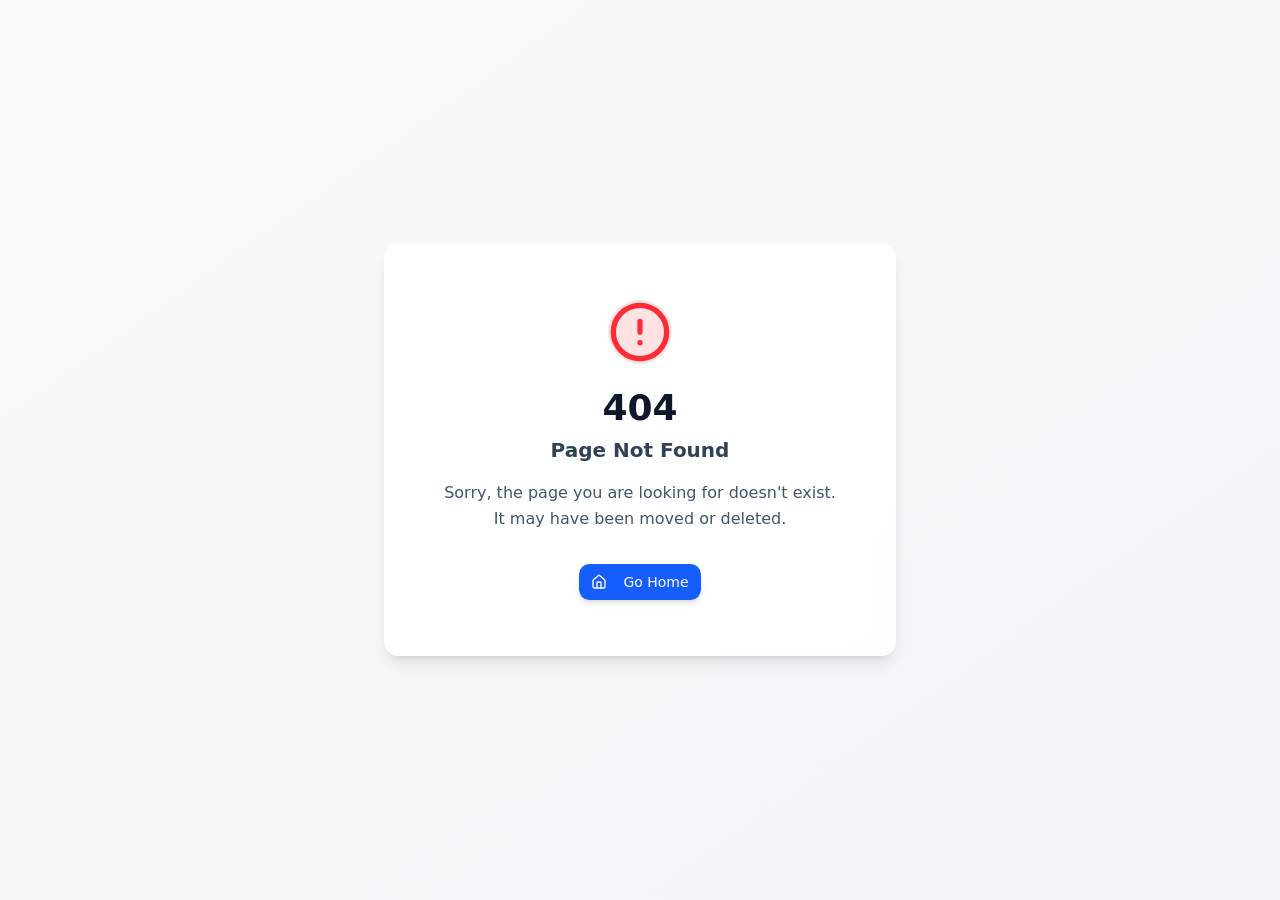
==== en/index.html @ 4fb2960a "Create index.html" ====
<!doctype html>
<html lang="en">

  <head>
    <meta charset="UTF-8" />
    <meta
      name="viewport"
      content="width=device-width, initial-scale=1.0, maximum-scale=1" />
    <title>Automation Academy - Sales Page</title>
    <link rel="preconnect" href="https://fonts.googleapis.com" />
    <link rel="preconnect" href="https://fonts.gstatic.com" crossorigin />
    <link href="https://fonts.googleapis.com/css2?family=Poppins:wght@400;500;600;700;800&family=Inter:wght@400;500;600;700&display=swap" rel="stylesheet" />
    <script type="module" crossorigin src="/assets/index-BxscozRA.js"></script>
    <link rel="stylesheet" crossorigin href="/assets/index-C0ZQsS23.css">
    <script src="/__manus__/debug-collector.js" defer></script>
  </head>

  <body>
    <div id="root"></div>
    <script
      defer
      src="https://manus-analytics.com/umami"
      data-website-id="03828c79-5fc1-4acf-9102-aa05d7f47a8a"></script>
  </body>

</html>
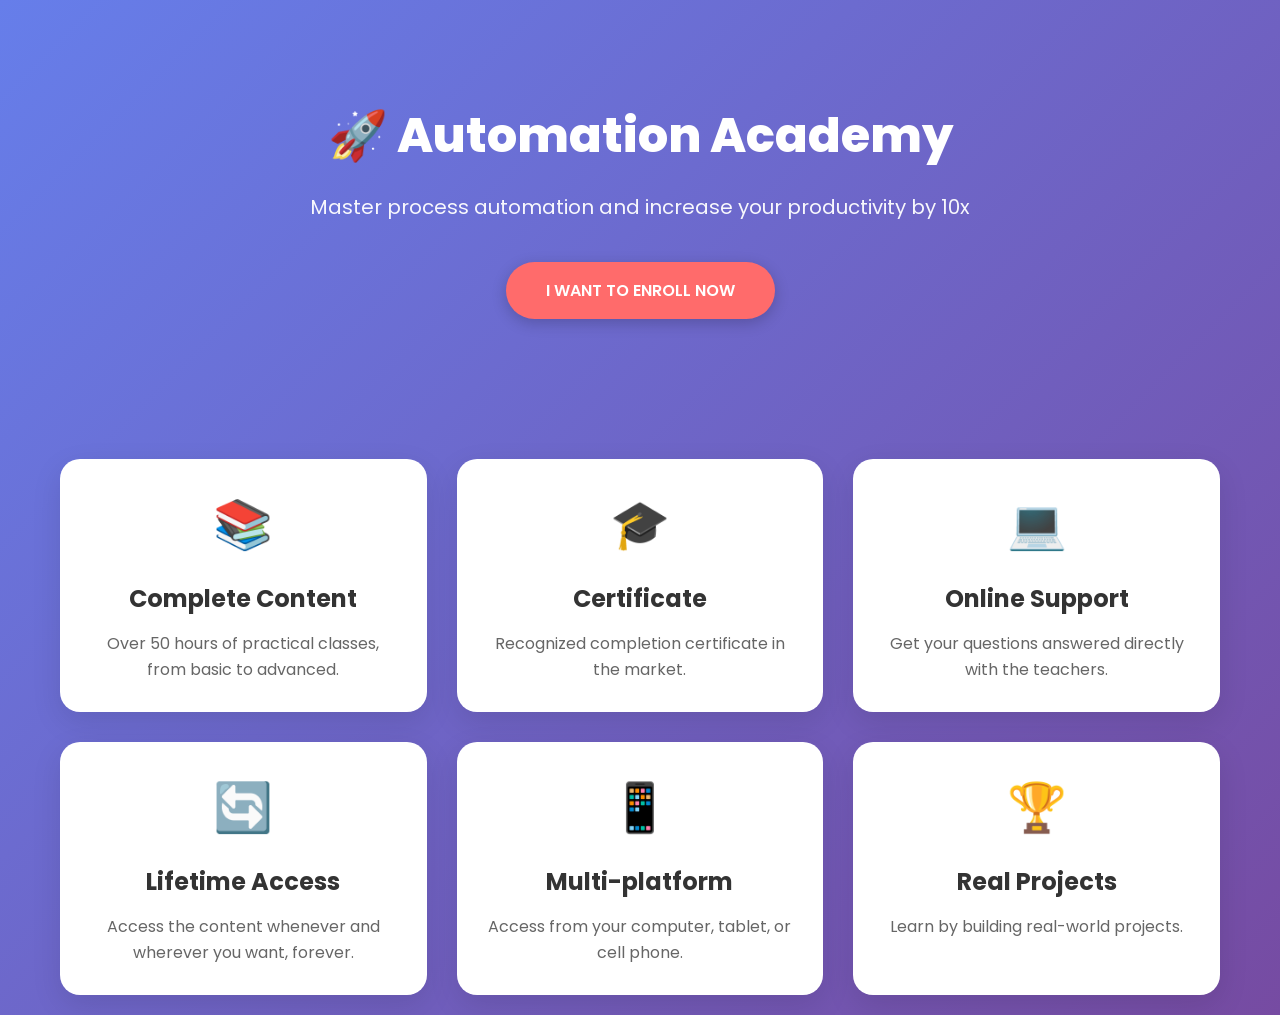
==== commit 6c959cad: "Update index.html" ====
--- a/en/index.html
+++ b/en/index.html
@@ -1,26 +1,136 @@
-<!doctype html>
+<!DOCTYPE html>
 <html lang="en">
-
-  <head>
-    <meta charset="UTF-8" />
-    <meta
-      name="viewport"
-      content="width=device-width, initial-scale=1.0, maximum-scale=1" />
+<head>
+    <meta charset="UTF-8">
+    <meta name="viewport" content="width=device-width, initial-scale=1.0">
     <title>Automation Academy - Sales Page</title>
-    <link rel="preconnect" href="https://fonts.googleapis.com" />
-    <link rel="preconnect" href="https://fonts.gstatic.com" crossorigin />
-    <link href="https://fonts.googleapis.com/css2?family=Poppins:wght@400;500;600;700;800&family=Inter:wght@400;500;600;700&display=swap" rel="stylesheet" />
-    <script type="module" crossorigin src="/assets/index-BxscozRA.js"></script>
-    <link rel="stylesheet" crossorigin href="/assets/index-C0ZQsS23.css">
-    <script src="/__manus__/debug-collector.js" defer></script>
-  </head>
-
-  <body>
-    <div id="root"></div>
-    <script
-      defer
-      src="https://manus-analytics.com/umami"
-      data-website-id="03828c79-5fc1-4acf-9102-aa05d7f47a8a"></script>
-  </body>
-
+    <style>
+        * {
+            margin: 0;
+            padding: 0;
+            box-sizing: border-box;
+        }
+        body {
+            font-family: 'Poppins', 'Inter', sans-serif;
+            background: linear-gradient(135deg, #667eea 0%, #764ba2 100%);
+            min-height: 100vh;
+        }
+        .container {
+            max-width: 1200px;
+            margin: 0 auto;
+            padding: 20px;
+        }
+        .hero {
+            text-align: center;
+            padding: 80px 20px;
+            color: white;
+        }
+        h1 {
+            font-size: 48px;
+            margin-bottom: 20px;
+            font-weight: 800;
+        }
+        .subtitle {
+            font-size: 20px;
+            margin-bottom: 40px;
+            opacity: 0.95;
+        }
+        .btn {
+            display: inline-block;
+            background: #ff6b6b;
+            color: white;
+            padding: 16px 40px;
+            border-radius: 50px;
+            text-decoration: none;
+            font-weight: 600;
+            transition: transform 0.3s, box-shadow 0.3s;
+            box-shadow: 0 4px 15px rgba(0,0,0,0.2);
+        }
+        .btn:hover {
+            transform: translateY(-2px);
+            box-shadow: 0 6px 20px rgba(0,0,0,0.3);
+        }
+        .features {
+            display: grid;
+            grid-template-columns: repeat(auto-fit, minmax(300px, 1fr));
+            gap: 30px;
+            margin-top: 60px;
+        }
+        .feature-card {
+            background: white;
+            border-radius: 20px;
+            padding: 30px;
+            text-align: center;
+            box-shadow: 0 10px 30px rgba(0,0,0,0.1);
+            transition: transform 0.3s;
+        }
+        .feature-card:hover {
+            transform: translateY(-5px);
+        }
+        .feature-icon {
+            font-size: 48px;
+            margin-bottom: 20px;
+        }
+        .feature-title {
+            font-size: 24px;
+            font-weight: 700;
+            margin-bottom: 15px;
+            color: #333;
+        }
+        .feature-text {
+            color: #666;
+            line-height: 1.6;
+        }
+        @media (max-width: 768px) {
+            h1 {
+                font-size: 32px;
+            }
+            .hero {
+                padding: 50px 20px;
+            }
+        }
+    </style>
+    <link href="https://fonts.googleapis.com/css2?family=Poppins:wght@400;500;600;700;800&family=Inter:wght@400;500;600;700&display=swap" rel="stylesheet">
+</head>
+<body>
+    <div class="container">
+        <div class="hero">
+            <h1>🚀 Automation Academy</h1>
+            <div class="subtitle">Master process automation and increase your productivity by 10x</div>
+            <a href="#" class="btn">I WANT TO ENROLL NOW</a>
+        </div>
+        <div class="features">
+            <div class="feature-card">
+                <div class="feature-icon">📚</div>
+                <div class="feature-title">Complete Content</div>
+                <div class="feature-text">Over 50 hours of practical classes, from basic to advanced.</div>
+            </div>
+            <div class="feature-card">
+                <div class="feature-icon">🎓</div>
+                <div class="feature-title">Certificate</div>
+                <div class="feature-text">Recognized completion certificate in the market.</div>
+            </div>
+            <div class="feature-card">
+                <div class="feature-icon">💻</div>
+                <div class="feature-title">Online Support</div>
+                <div class="feature-text">Get your questions answered directly with the teachers.</div>
+            </div>
+            <div class="feature-card">
+                <div class="feature-icon">🔄</div>
+                <div class="feature-title">Lifetime Access</div>
+                <div class="feature-text">Access the content whenever and wherever you want, forever.</div>
+            </div>
+            <div class="feature-card">
+                <div class="feature-icon">📱</div>
+                <div class="feature-title">Multi-platform</div>
+                <div class="feature-text">Access from your computer, tablet, or cell phone.</div>
+            </div>
+            <div class="feature-card">
+                <div class="feature-icon">🏆</div>
+                <div class="feature-title">Real Projects</div>
+                <div class="feature-text">Learn by building real-world projects.</div>
+            </div>
+        </div>
+    </div>
+</body>
 </html>
